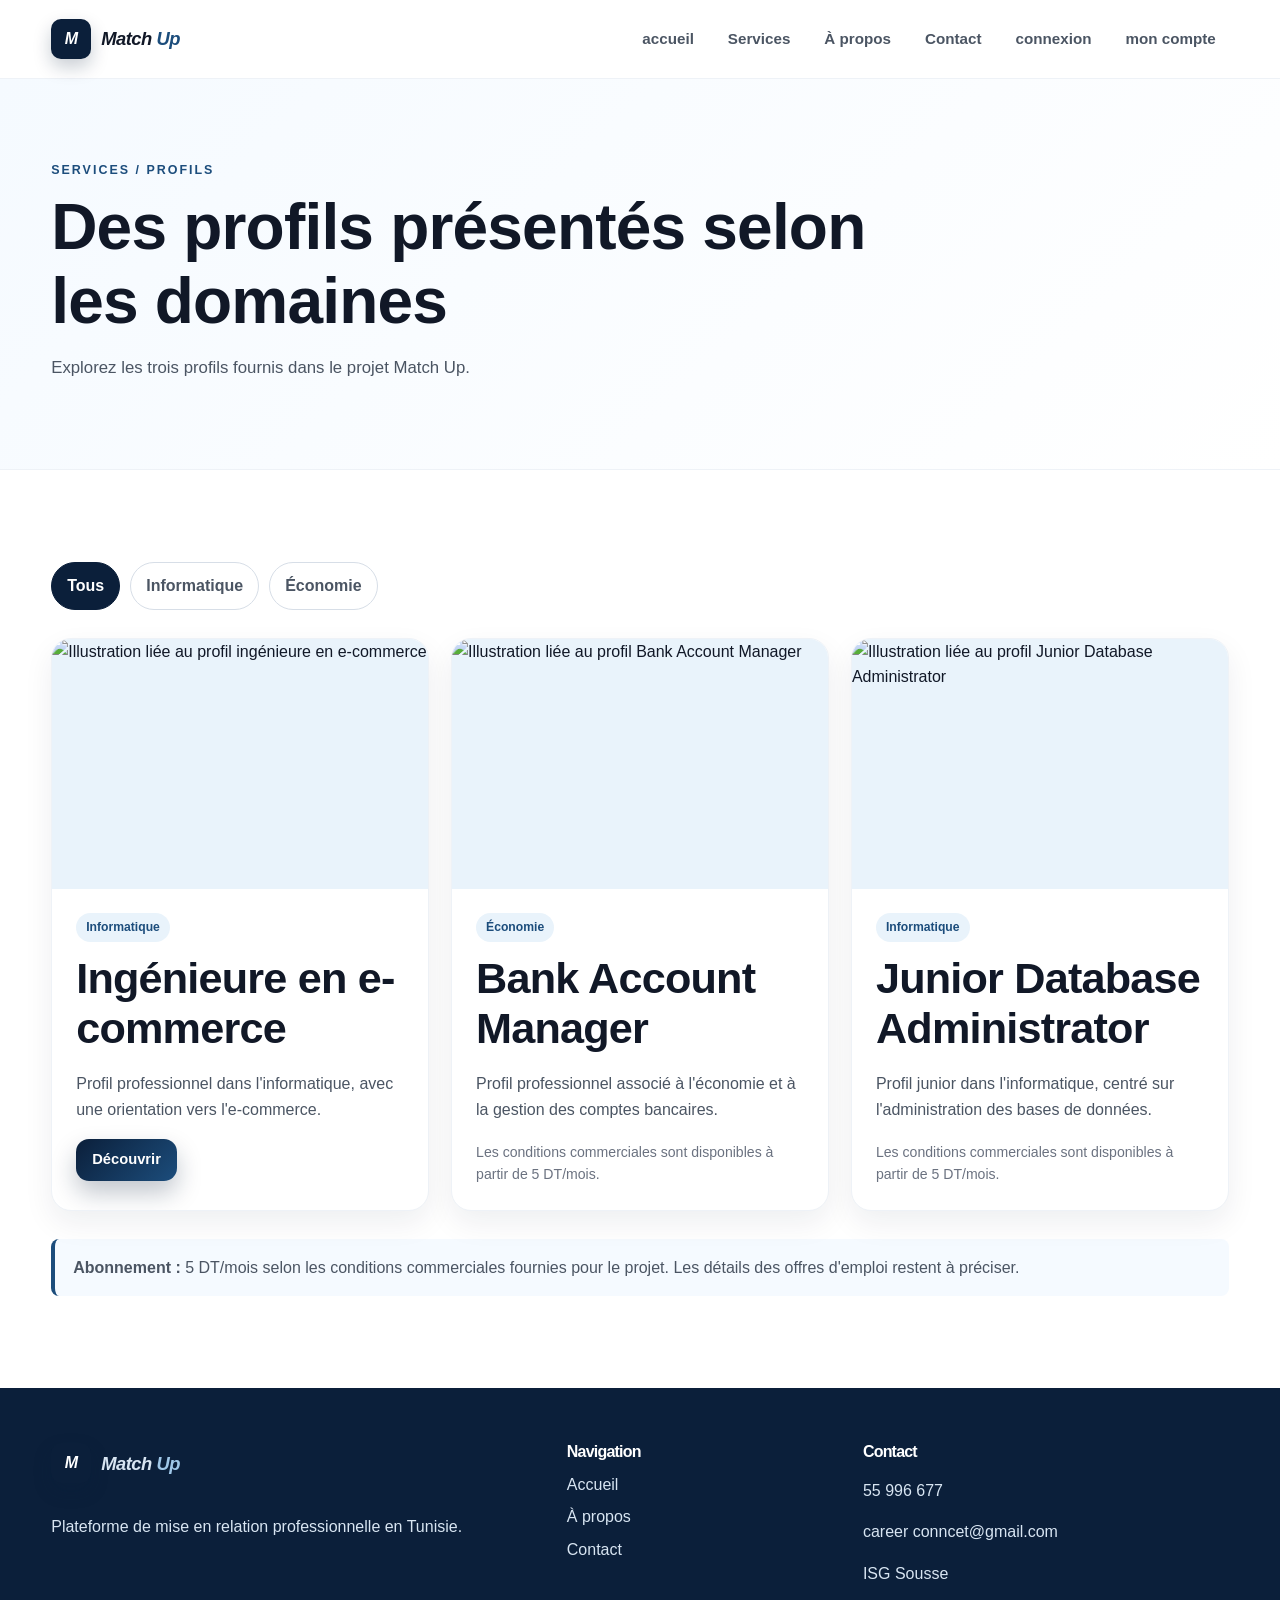
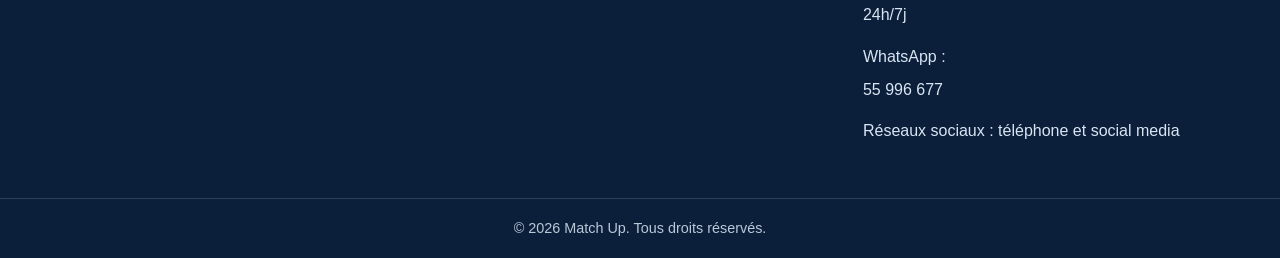
==== produits.html @ fb79c73e "Add files via upload" ====
<!DOCTYPE html>
<html lang="fr">
<head>
  <meta charset="UTF-8">
  <meta name="viewport" content="width=device-width, initial-scale=1.0">
  <meta name="description" content="Services et profils professionnels présentés par Match Up.">
  <title>Match Up | Services</title>
  <link rel="stylesheet" href="style.css">
</head>
<body>
  <!-- En-tête et menu principal -->
  <header class="site-header">
    <div class="container nav-wrap">
      <a class="brand" href="index.html" aria-label="Match Up - Accueil">
        <span class="brand-mark">M</span>
        <span class="brand-text">Match <strong>Up</strong></span>
      </a>
      <button class="menu-toggle" id="menuToggle" aria-label="Ouvrir le menu" aria-expanded="false">☰</button>
      <nav class="main-nav" id="mainNav" aria-label="Navigation principale">
        <a href="index.html">accueil</a>
        <a href="produits.html">Services</a>
        <a href="a-propos.html">À propos</a>
        <a href="contact.html">Contact</a>
        <a href="login.html">connexion</a>
        <a href="compte.html">mon compte</a>
      </nav>
    </div>
  </header>

  <main>
    <section class="page-hero">
      <div class="container">
        <p class="eyebrow">SERVICES / PROFILS</p>
        <h1>Des profils présentés selon les domaines</h1>
        <p>Explorez les trois profils fournis dans le projet Match Up.</p>
      </div>
    </section>

    <section class="section">
      <div class="container">
        <!-- Filtre simple en JavaScript -->
        <div class="filter-bar" aria-label="Filtrer les services">
          <button class="filter-btn active" data-filter="all">Tous</button>
          <button class="filter-btn" data-filter="informatique">Informatique</button>
          <button class="filter-btn" data-filter="economie">Économie</button>
        </div>

        <div class="service-grid service-grid-large" id="serviceGrid">
          <article class="service-card filter-item" data-category="informatique">
            <div class="service-image image-one">
              <img src="images/download (4).jpeg" alt="Illustration liée au profil ingénieure en e-commerce">
            </div>
            <div class="service-content">
              <span class="tag">Informatique</span>
              <h2>Ingénieure en e-commerce</h2>
              <p>Profil professionnel dans l'informatique, avec une orientation vers l'e-commerce.</p>
              <a class="btn btn-small btn-primary" href="produit-vedette.html">Découvrir</a>
            </div>
          </article>

          <article class="service-card filter-item" data-category="economie">
            <div class="service-image image-two">
              <img src="images/download (2).jpeg" alt="Illustration liée au profil Bank Account Manager">
            </div>
            <div class="service-content">
              <span class="tag">Économie</span>
              <h2>Bank Account Manager</h2>
              <p>Profil professionnel associé à l'économie et à la gestion des comptes bancaires.</p>
              <span class="info-note">Les conditions commerciales sont disponibles à partir de 5 DT/mois.</span>
            </div>
          </article>

          <article class="service-card filter-item" data-category="informatique">
            <div class="service-image image-three">
              <img src="images/download.jpeg" alt="Illustration liée au profil Junior Database Administrator">
            </div>
            <div class="service-content">
              <span class="tag">Informatique</span>
              <h2>Junior Database Administrator</h2>
              <p>Profil junior dans l'informatique, centré sur l'administration des bases de données.</p>
              <span class="info-note">Les conditions commerciales sont disponibles à partir de 5 DT/mois.</span>
            </div>
          </article>
        </div>

        <div class="notice-box">
          <strong>Abonnement :</strong> 5 DT/mois selon les conditions commerciales fournies pour le projet. Les détails des offres d'emploi restent à préciser.
        </div>
      </div>
    </section>
  </main>

  <!-- Pied de page -->
  <footer class="site-footer">
    <div class="container footer-grid">
      <div>
        <a class="brand footer-brand" href="index.html"><span class="brand-mark">M</span><span class="brand-text">Match <strong>Up</strong></span></a>
        <p>Plateforme de mise en relation professionnelle en Tunisie.</p>
      </div>
      <div>
        <h3>Navigation</h3>
        <a href="index.html">Accueil</a>
        <a href="a-propos.html">À propos</a>
        <a href="contact.html">Contact</a>
      </div>
      <div>
        <h3>Contact</h3>
        <p><a href="tel:+21655996677">55 996 677</a></p>
        <p><a href="mailto:career%20conncet@gmail.com">career conncet@gmail.com</a></p>
        <p>ISG Sousse</p>
        <p>24h/7j</p>
        <p>WhatsApp : <a href="https://wa.me/21655996677" target="_blank" rel="noopener">55 996 677</a></p>
        <p>Réseaux sociaux : téléphone et social media</p>
      </div>
    </div>
    <div class="footer-bottom">© <span id="currentYear"></span> Match Up. Tous droits réservés.</div>
  </footer>

  <button class="back-top" id="backTop" aria-label="Retour en haut">↑</button>
  <script src="https://cdn.jsdelivr.net/npm/@supabase/supabase-js@2"></script>
  <script src="config.js"></script>
  <script src="supabase-client.js"></script>
  <script src="services.js"></script>
  <script src="script.js"></script>
</body>
</html>
---- style.css ----
/* ==============================
   Match Up - feuille de style
   ============================== */

:root {
  --blue-900: #0b1f3a;
  --blue-800: #12345d;
  --blue-700: #1c4d7c;
  --blue-500: #3b79ad;
  --blue-100: #e9f3fb;
  --blue-50: #f5faff;
  --white: #ffffff;
  --black: #111827;
  --gray-700: #4b5563;
  --gray-500: #6b7280;
  --gray-300: #d7dee7;
  --gray-100: #eef2f7;
  --shadow: 0 16px 40px rgba(11, 31, 58, 0.11);
  --radius: 20px;
  --max-width: 1180px;
}

* {
  box-sizing: border-box;
}

html {
  scroll-behavior: smooth;
}

body {
  margin: 0;
  font-family: "Segoe UI", Arial, sans-serif;
  background: var(--white);
  color: var(--black);
  line-height: 1.6;
}

img {
  display: block;
  width: 100%;
  height: 100%;
  object-fit: cover;
}

a {
  color: inherit;
  text-decoration: none;
}

button,
input,
select,
textarea {
  font: inherit;
}

.container {
  width: min(92%, var(--max-width));
  margin: 0 auto;
}

/* En-tête rectangulaire */
.site-header {
  position: sticky;
  top: 0;
  z-index: 20;
  background: rgba(255, 255, 255, 0.96);
  border-bottom: 1px solid var(--gray-100);
  backdrop-filter: blur(10px);
}

.nav-wrap {
  min-height: 78px;
  display: flex;
  align-items: center;
  justify-content: space-between;
  gap: 28px;
}

.brand {
  display: inline-flex;
  align-items: center;
  gap: 10px;
  font-weight: 800;
  font-style: italic;
  letter-spacing: -0.5px;
  white-space: nowrap;
}

.brand-mark {
  width: 40px;
  height: 40px;
  display: grid;
  place-items: center;
  color: var(--white);
  background: var(--blue-900);
  border-radius: 10px;
  box-shadow: 0 8px 18px rgba(11, 31, 58, 0.22);
  font-weight: 900;
}

.brand-text {
  font-size: 1.15rem;
}

.brand-text strong {
  color: var(--blue-700);
}

.main-nav {
  display: flex;
  align-items: center;
  gap: 8px;
}

.main-nav a {
  padding: 10px 13px;
  border-radius: 10px;
  color: var(--gray-700);
  font-weight: 700;
  font-size: 0.95rem;
  transition: 0.2s ease;
}

.main-nav a:hover,
.main-nav a.active {
  color: var(--blue-900);
  background: var(--blue-100);
}

.menu-toggle {
  display: none;
  border: 0;
  background: var(--blue-900);
  color: white;
  border-radius: 10px;
  width: 44px;
  height: 44px;
  cursor: pointer;
}

/* Typographie */
h1,
h2,
h3 {
  margin-top: 0;
  letter-spacing: -0.8px;
  line-height: 1.15;
}

h1,
h2,
h3,
.eyebrow,
.btn,
.tag,
.filter-btn {
  font-weight: 800;
}

h1 {
  font-size: clamp(2.5rem, 6vw, 4.7rem);
  margin-bottom: 22px;
}

h2 {
  font-size: clamp(1.8rem, 3.5vw, 2.7rem);
  margin-bottom: 18px;
}

h3 {
  font-size: 1.3rem;
  margin-bottom: 10px;
}

p {
  color: var(--gray-700);
}

.eyebrow {
  margin-bottom: 10px;
  font-size: 0.78rem;
  letter-spacing: 0.16em;
  color: var(--blue-700);
}

.section {
  padding: 92px 0;
}

.section-soft {
  background: linear-gradient(180deg, var(--blue-50), #ffffff);
}

.centered {
  text-align: center;
  max-width: 760px;
  margin-left: auto;
  margin-right: auto;
}

.section-heading {
  display: flex;
  align-items: end;
  justify-content: space-between;
  gap: 30px;
  margin-bottom: 34px;
}

.section-heading p:last-child {
  margin-bottom: 0;
}

/* Boutons */
.btn {
  display: inline-flex;
  justify-content: center;
  align-items: center;
  min-height: 50px;
  padding: 0 20px;
  border: 0;
  border-radius: 13px;
  cursor: pointer;
  transition: transform 0.2s ease, box-shadow 0.2s ease;
}

.btn:hover {
  transform: translateY(-2px);
}

.btn-primary {
  color: var(--white);
  background: linear-gradient(135deg, var(--blue-900), var(--blue-700));
  box-shadow: 0 12px 25px rgba(11, 31, 58, 0.25);
}

.btn-secondary {
  color: var(--blue-900);
  background: var(--white);
  border: 1px solid var(--gray-300);
  box-shadow: 0 8px 20px rgba(11, 31, 58, 0.07);
}

.btn-light {
  color: var(--blue-900);
  background: white;
  box-shadow: 0 10px 24px rgba(0, 0, 0, 0.15);
}

.btn-small {
  min-height: 42px;
  padding: 0 16px;
  font-size: 0.92rem;
}

.text-link,
.card-link {
  color: var(--blue-700);
  font-weight: 800;
}

.text-link:hover,
.card-link:hover {
  text-decoration: underline;
}

/* Accueil */
.hero {
  padding: 82px 0 92px;
  background:
    radial-gradient(circle at 85% 20%, rgba(59, 121, 173, 0.18), transparent 28%),
    linear-gradient(135deg, #f6fbff, #ffffff 58%, #eef6fc);
}

.hero-grid {
  display: grid;
  grid-template-columns: 1.05fr 0.95fr;
  gap: 58px;
  align-items: center;
}

.hero-copy h1 span {
  color: var(--blue-700);
  font-style: italic;
}

.hero-text {
  max-width: 670px;
  font-size: 1.12rem;
}

.hero-actions {
  display: flex;
  flex-wrap: wrap;
  gap: 12px;
  margin: 30px 0 14px;
}

.small-note {
  font-size: 0.9rem;
  max-width: 620px;
}

.hero-card {
  padding: 22px;
  background: rgba(255, 255, 255, 0.88);
  border: 1px solid rgba(215, 222, 231, 0.9);
  border-radius: 26px;
  box-shadow: var(--shadow);
}

.hero-card-top {
  display: flex;
  align-items: center;
  gap: 8px;
  color: var(--blue-900);
  font-weight: 800;
  margin-bottom: 22px;
}

.status-dot {
  width: 10px;
  height: 10px;
  background: #3e8c67;
  border-radius: 50%;
}

.match-visual {
  display: grid;
  grid-template-columns: 1fr auto 1fr;
  gap: 12px;
  align-items: center;
}

.profile {
  padding: 18px 12px;
  min-height: 190px;
  display: flex;
  flex-direction: column;
  align-items: center;
  justify-content: center;
  text-align: center;
  border-radius: 18px;
  border: 1px solid var(--gray-100);
  background: var(--blue-50);
}

.profile span {
  color: var(--gray-500);
  font-size: 0.9rem;
}

.avatar {
  width: 64px;
  height: 64px;
  display: grid;
  place-items: center;
  margin-bottom: 15px;
  border-radius: 50%;
  background: var(--white);
  color: var(--blue-900);
  font-weight: 900;
  font-size: 1.4rem;
  box-shadow: 0 8px 20px rgba(11, 31, 58, 0.1);
}

.match-symbol {
  font-size: 2.2rem;
  color: var(--blue-700);
  font-weight: 900;
}

.value-grid {
  display: grid;
  grid-template-columns: repeat(3, 1fr);
  gap: 22px;
}

.value-card,
.info-card,
.contact-card,
.form-card {
  padding: 28px;
  background: white;
  border: 1px solid var(--gray-100);
  border-radius: var(--radius);
  box-shadow: 0 12px 30px rgba(11, 31, 58, 0.07);
}

.icon-box {
  width: 46px;
  height: 46px;
  display: grid;
  place-items: center;
  margin-bottom: 18px;
  border-radius: 12px;
  background: var(--blue-100);
  color: var(--blue-900);
  font-weight: 900;
}

.service-grid {
  display: grid;
  grid-template-columns: repeat(3, 1fr);
  gap: 22px;
}

.service-card {
  overflow: hidden;
  background: white;
  border: 1px solid var(--gray-100);
  border-radius: 20px;
  box-shadow: 0 12px 30px rgba(11, 31, 58, 0.07);
  transition: transform 0.2s ease, box-shadow 0.2s ease;
}

.service-card:hover {
  transform: translateY(-5px);
  box-shadow: var(--shadow);
}

.service-image {
  height: 230px;
  background: var(--blue-100);
}

.service-content {
  padding: 24px;
}

.tag {
  display: inline-flex;
  padding: 5px 10px;
  margin-bottom: 12px;
  border-radius: 999px;
  background: var(--blue-100);
  color: var(--blue-700);
  font-size: 0.76rem;
}

.cta-section {
  padding: 28px 0 92px;
}

.cta-box {
  display: flex;
  align-items: center;
  justify-content: space-between;
  gap: 30px;
  padding: 46px;
  border-radius: 28px;
  background: linear-gradient(135deg, var(--blue-900), var(--blue-700));
}

.cta-box h2,
.cta-box p,
.cta-box .eyebrow {
  color: white;
}

.cta-box p {
  opacity: 0.88;
}

/* Pages internes */
.page-hero {
  padding: 70px 0;
  background: linear-gradient(135deg, var(--blue-50), white);
  border-bottom: 1px solid var(--gray-100);
}

.page-hero h1 {
  max-width: 900px;
  font-size: clamp(2.3rem, 5vw, 4rem);
  margin-bottom: 12px;
}

.page-hero p:last-child {
  max-width: 760px;
  font-size: 1.05rem;
}

.filter-bar {
  display: flex;
  flex-wrap: wrap;
  gap: 10px;
  margin-bottom: 28px;
}

.filter-btn {
  padding: 10px 15px;
  border: 1px solid var(--gray-300);
  border-radius: 999px;
  background: white;
  color: var(--gray-700);
  cursor: pointer;
}

.filter-btn.active,
.filter-btn:hover {
  color: white;
  background: var(--blue-900);
  border-color: var(--blue-900);
}

.service-grid-large .service-image {
  height: 250px;
}

.info-note {
  display: block;
  margin-top: 18px;
  color: var(--gray-500);
  font-size: 0.88rem;
}

.notice-box {
  margin-top: 28px;
  padding: 16px 18px;
  border-left: 4px solid var(--blue-700);
  background: var(--blue-50);
  border-radius: 8px;
  color: var(--gray-700);
}

.detail-section {
  padding: 80px 0;
}

.detail-grid {
  display: grid;
  grid-template-columns: 1fr 1fr;
  gap: 58px;
  align-items: center;
}

.detail-image {
  min-height: 500px;
  border-radius: 26px;
  overflow: hidden;
  background: var(--blue-100);
  box-shadow: var(--shadow);
}

.detail-copy .lead {
  font-size: 1.1rem;
}

.detail-list {
  display: grid;
  gap: 12px;
  margin: 28px 0;
}

.detail-list div {
  display: grid;
  grid-template-columns: 180px 1fr;
  gap: 15px;
  padding: 15px 0;
  border-bottom: 1px solid var(--gray-100);
}

.detail-list span {
  color: var(--gray-700);
}

.narrow-content {
  max-width: 800px;
}

.about-grid,
.contact-grid {
  display: grid;
  grid-template-columns: 1.1fr 0.9fr;
  gap: 55px;
  align-items: start;
}

.bmc-box {
  padding: 32px;
  border-radius: 24px;
  background: var(--blue-50);
  border: 1px solid var(--gray-100);
}

.bmc-grid {
  display: grid;
  grid-template-columns: repeat(2, 1fr);
  gap: 14px;
}

.bmc-grid div {
  display: flex;
  flex-direction: column;
  gap: 4px;
  padding: 18px;
  background: white;
  border-radius: 15px;
  border: 1px solid var(--gray-100);
}

.bmc-grid span {
  color: var(--gray-700);
}

.contact-item {
  display: flex;
  justify-content: space-between;
  gap: 20px;
  padding: 14px 0;
  border-bottom: 1px solid var(--gray-100);
}

.contact-item span {
  text-align: right;
  color: var(--gray-500);
}

.form-row {
  display: grid;
  grid-template-columns: 1fr 1fr;
  gap: 14px;
}

.form-group {
  margin-bottom: 18px;
}

.form-group label {
  display: block;
  margin-bottom: 7px;
  font-weight: 800;
}

.form-group input,
.form-group select,
.form-group textarea {
  width: 100%;
  border: 1px solid var(--gray-300);
  border-radius: 12px;
  padding: 12px 14px;
  outline: none;
  background: white;
  color: var(--black);
}

.form-group textarea {
  resize: vertical;
}

.form-group input:focus,
.form-group select:focus,
.form-group textarea:focus {
  border-color: var(--blue-500);
  box-shadow: 0 0 0 4px rgba(59, 121, 173, 0.12);
}

.form-message {
  min-height: 24px;
  margin: 14px 0 0;
  font-weight: 700;
}

/* Pied de page rectangulaire */
.site-footer {
  background: var(--blue-900);
  color: white;
}

.footer-grid {
  padding: 55px 0 38px;
  display: grid;
  grid-template-columns: 1.3fr 0.7fr 1fr;
  gap: 40px;
}

.footer-brand {
  color: white;
  margin-bottom: 15px;
}

.footer-brand .brand-text strong {
  color: #9fc7e8;
}

.site-footer p,
.site-footer a {
  color: #d8e5f2;
}

.site-footer a:hover {
  color: white;
}

.site-footer h3 {
  color: white;
  font-size: 1rem;
}

.footer-grid > div:not(:first-child) a {
  display: block;
  margin: 7px 0;
}

.footer-bottom {
  padding: 18px 5%;
  text-align: center;
  border-top: 1px solid rgba(255, 255, 255, 0.14);
  color: #b8c9d8;
  font-size: 0.9rem;
}

.back-top {
  position: fixed;
  right: 20px;
  bottom: 20px;
  width: 44px;
  height: 44px;
  display: grid;
  place-items: center;
  border: 0;
  border-radius: 50%;
  background: var(--blue-900);
  color: white;
  box-shadow: 0 10px 22px rgba(11, 31, 58, 0.25);
  cursor: pointer;
  opacity: 0;
  visibility: hidden;
  transition: 0.2s ease;
}

.back-top.show {
  opacity: 1;
  visibility: visible;
}

/* Responsive : tablette et téléphone */
@media (max-width: 900px) {
  .hero-grid,
  .detail-grid,
  .about-grid,
  .contact-grid {
    grid-template-columns: 1fr;
  }

  .value-grid,
  .service-grid {
    grid-template-columns: 1fr 1fr;
  }

  .detail-image {
    min-height: 380px;
  }

  .footer-grid {
    grid-template-columns: 1fr 1fr;
  }
}

@media (max-width: 700px) {
  .section {
    padding: 68px 0;
  }

  .nav-wrap {
    min-height: 70px;
  }

  .menu-toggle {
    display: block;
  }

  .main-nav {
    position: absolute;
    left: 4%;
    right: 4%;
    top: 76px;
    display: none;
    flex-direction: column;
    align-items: stretch;
    padding: 10px;
    background: white;
    border: 1px solid var(--gray-100);
    border-radius: 16px;
    box-shadow: var(--shadow);
  }

  .main-nav.open {
    display: flex;
  }

  .main-nav a {
    text-align: center;
  }

  .hero {
    padding: 62px 0 70px;
  }

  .match-visual {
    grid-template-columns: 1fr;
  }

  .match-symbol {
    text-align: center;
  }

  .value-grid,
  .service-grid,
  .bmc-grid,
  .form-row,
  .footer-grid {
    grid-template-columns: 1fr;
  }

  .section-heading,
  .cta-box {
    flex-direction: column;
    align-items: flex-start;
  }

  .cta-box {
    padding: 30px;
  }

  .detail-list div {
    grid-template-columns: 1fr;
  }

  .contact-item {
    flex-direction: column;
    gap: 4px;
  }

  .contact-item span {
    text-align: left;
  }
}

/* Petite galerie d'images */
.image-strip {
  display: grid;
  grid-template-columns: 1fr 1fr;
  gap: 22px;
}

.strip-image {
  height: 300px;
  overflow: hidden;
  border-radius: 20px;
  border: 1px solid var(--gray-100);
  background: var(--blue-100);
  box-shadow: 0 12px 30px rgba(11, 31, 58, 0.07);
}

@media (max-width: 700px) {
  .image-strip {
    grid-template-columns: 1fr;
  }
}
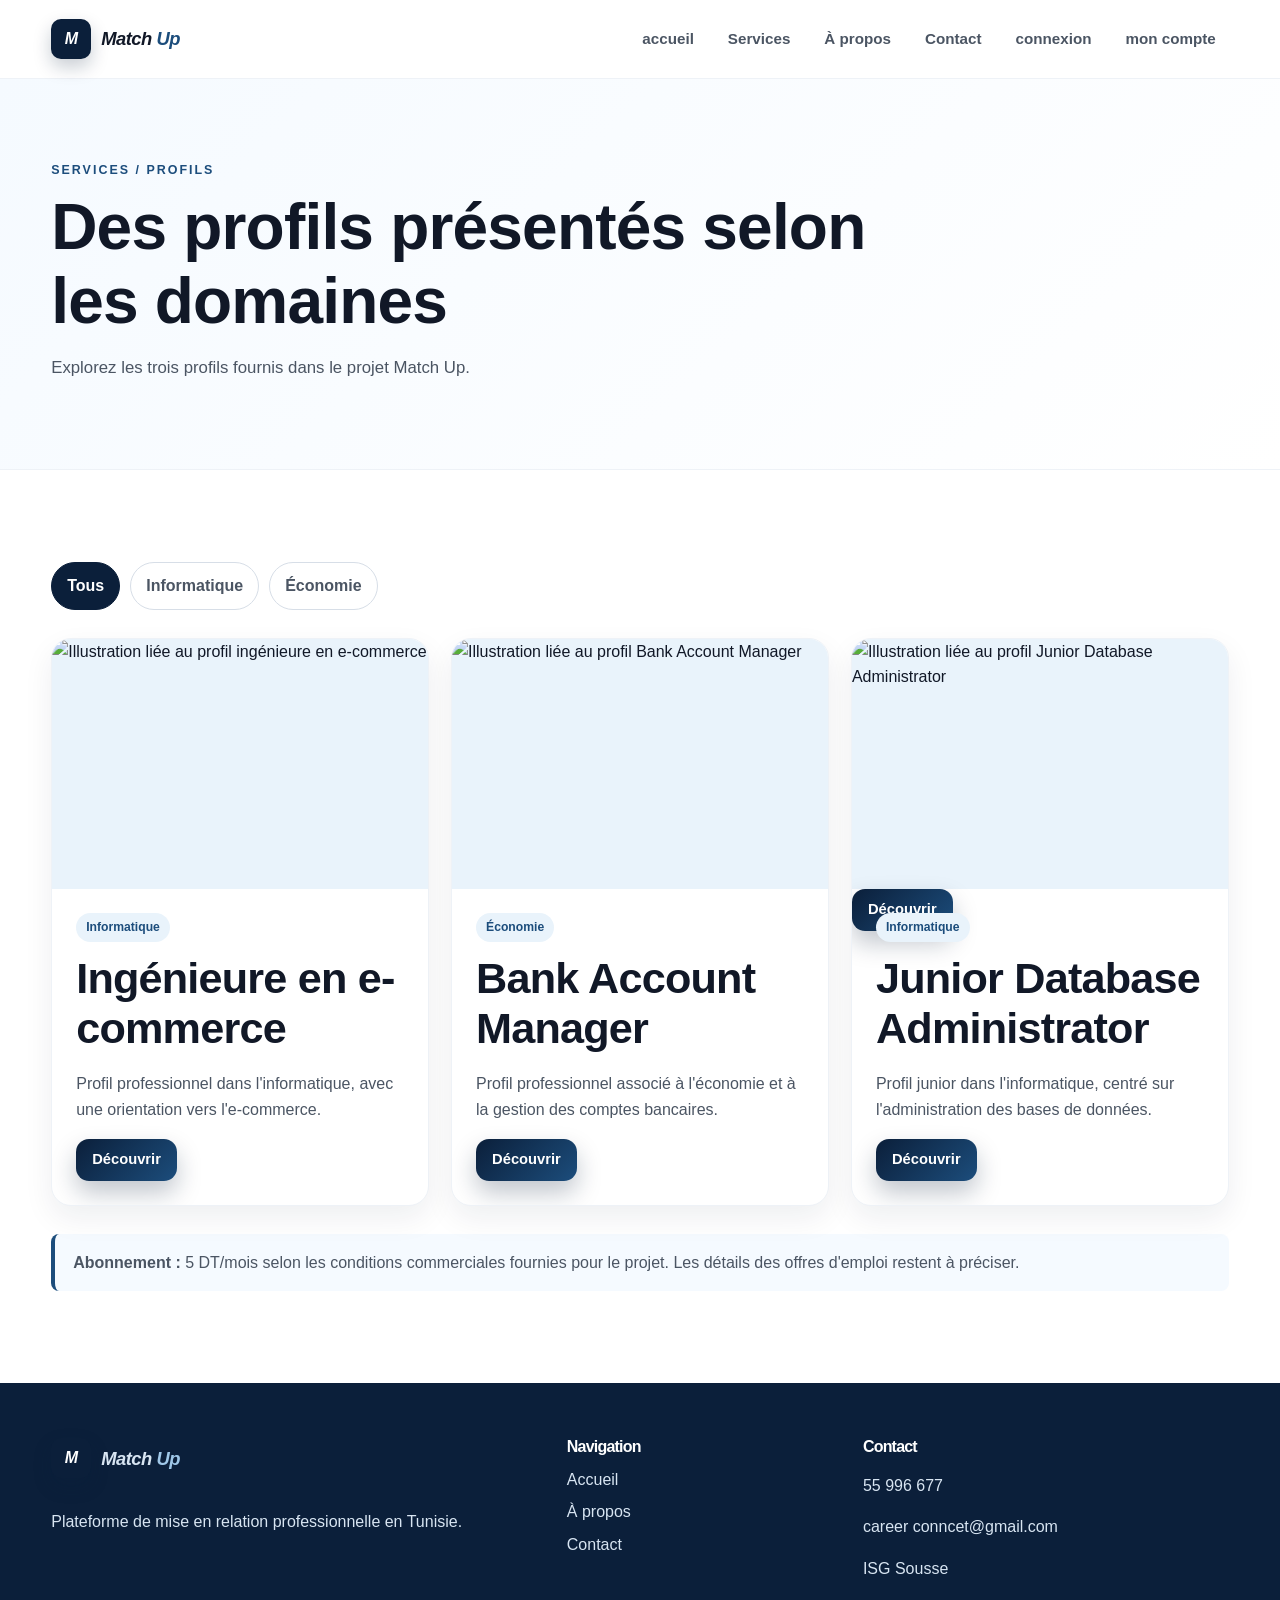
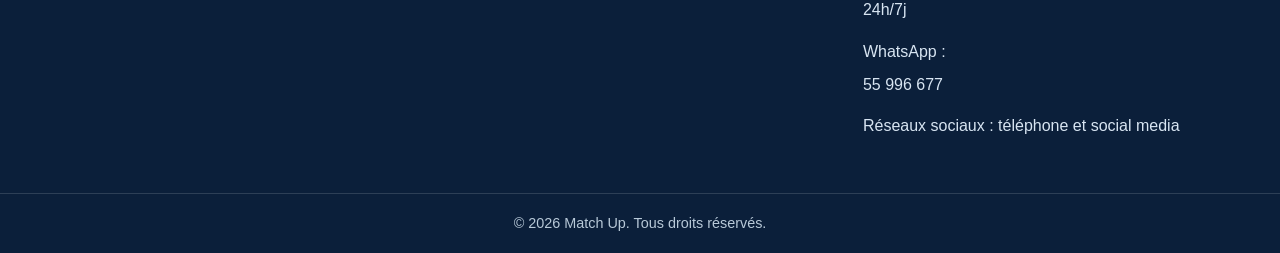
==== commit adbf82a1: "Add files via upload" ====
--- a/produits.html
+++ b/produits.html
@@ -54,7 +54,7 @@
               <span class="tag">Informatique</span>
               <h2>Ingénieure en e-commerce</h2>
               <p>Profil professionnel dans l'informatique, avec une orientation vers l'e-commerce.</p>
-              <a class="btn btn-small btn-primary" href="produit-vedette.html">Découvrir</a>
+              <a class="btn btn-small btn-primary" href="signup.html">Découvrir</a>
             </div>
           </article>
 
@@ -66,19 +66,20 @@
               <span class="tag">Économie</span>
               <h2>Bank Account Manager</h2>
               <p>Profil professionnel associé à l'économie et à la gestion des comptes bancaires.</p>
-              <span class="info-note">Les conditions commerciales sont disponibles à partir de 5 DT/mois.</span>
+              <a class="btn btn-small btn-primary" href="signup.html">Découvrir</a>
             </div>
           </article>
 
           <article class="service-card filter-item" data-category="informatique">
             <div class="service-image image-three">
               <img src="images/download.jpeg" alt="Illustration liée au profil Junior Database Administrator">
+              <a class="btn btn-small btn-primary" href="signup.html">Découvrir</a>
             </div>
             <div class="service-content">
               <span class="tag">Informatique</span>
               <h2>Junior Database Administrator</h2>
               <p>Profil junior dans l'informatique, centré sur l'administration des bases de données.</p>
-              <span class="info-note">Les conditions commerciales sont disponibles à partir de 5 DT/mois.</span>
+              <a class="btn btn-small btn-primary" href="signup.html">Découvrir</a>
             </div>
           </article>
         </div>
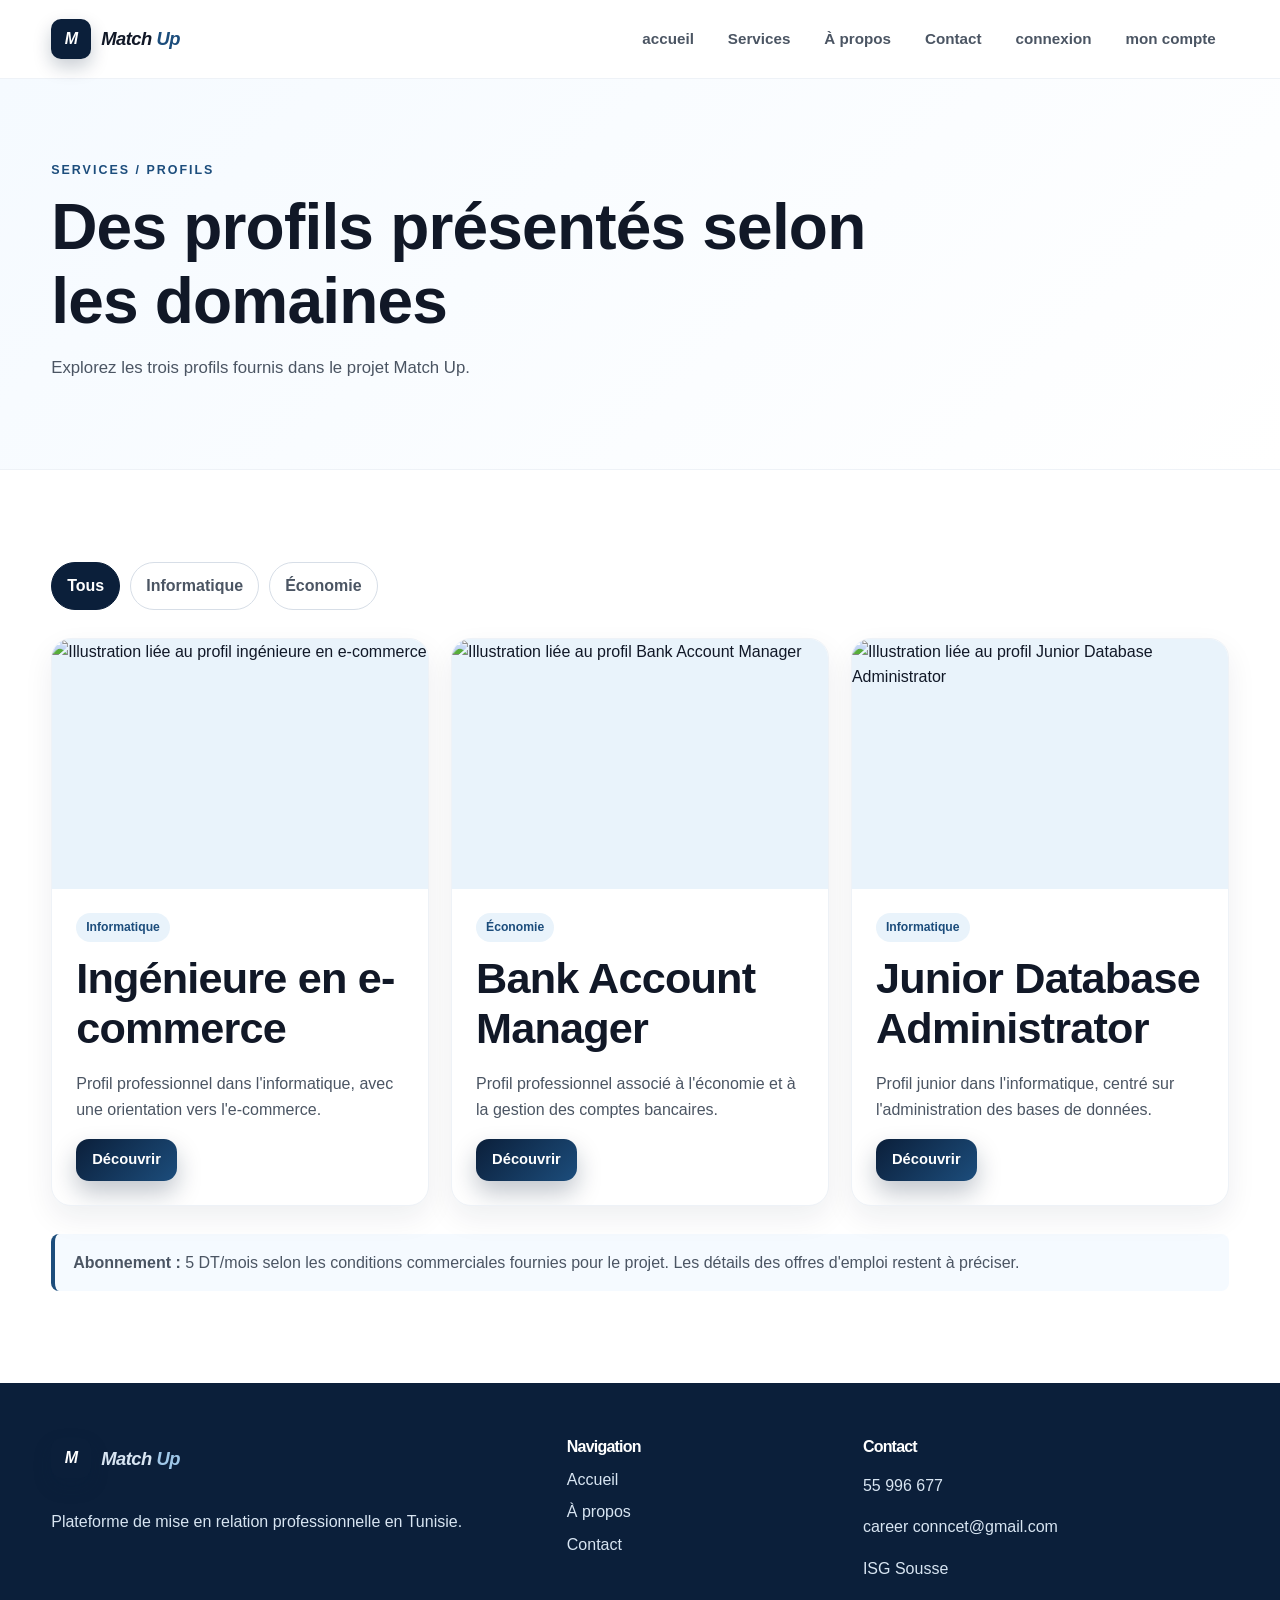
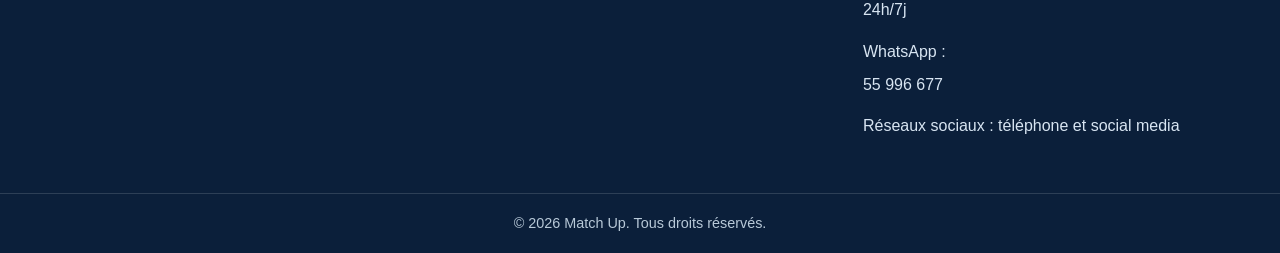
==== commit 353e91e0: "Add files via upload" ====
--- a/produits.html
+++ b/produits.html
@@ -73,7 +73,6 @@
           <article class="service-card filter-item" data-category="informatique">
             <div class="service-image image-three">
               <img src="images/download.jpeg" alt="Illustration liée au profil Junior Database Administrator">
-              <a class="btn btn-small btn-primary" href="signup.html">Découvrir</a>
             </div>
             <div class="service-content">
               <span class="tag">Informatique</span>
